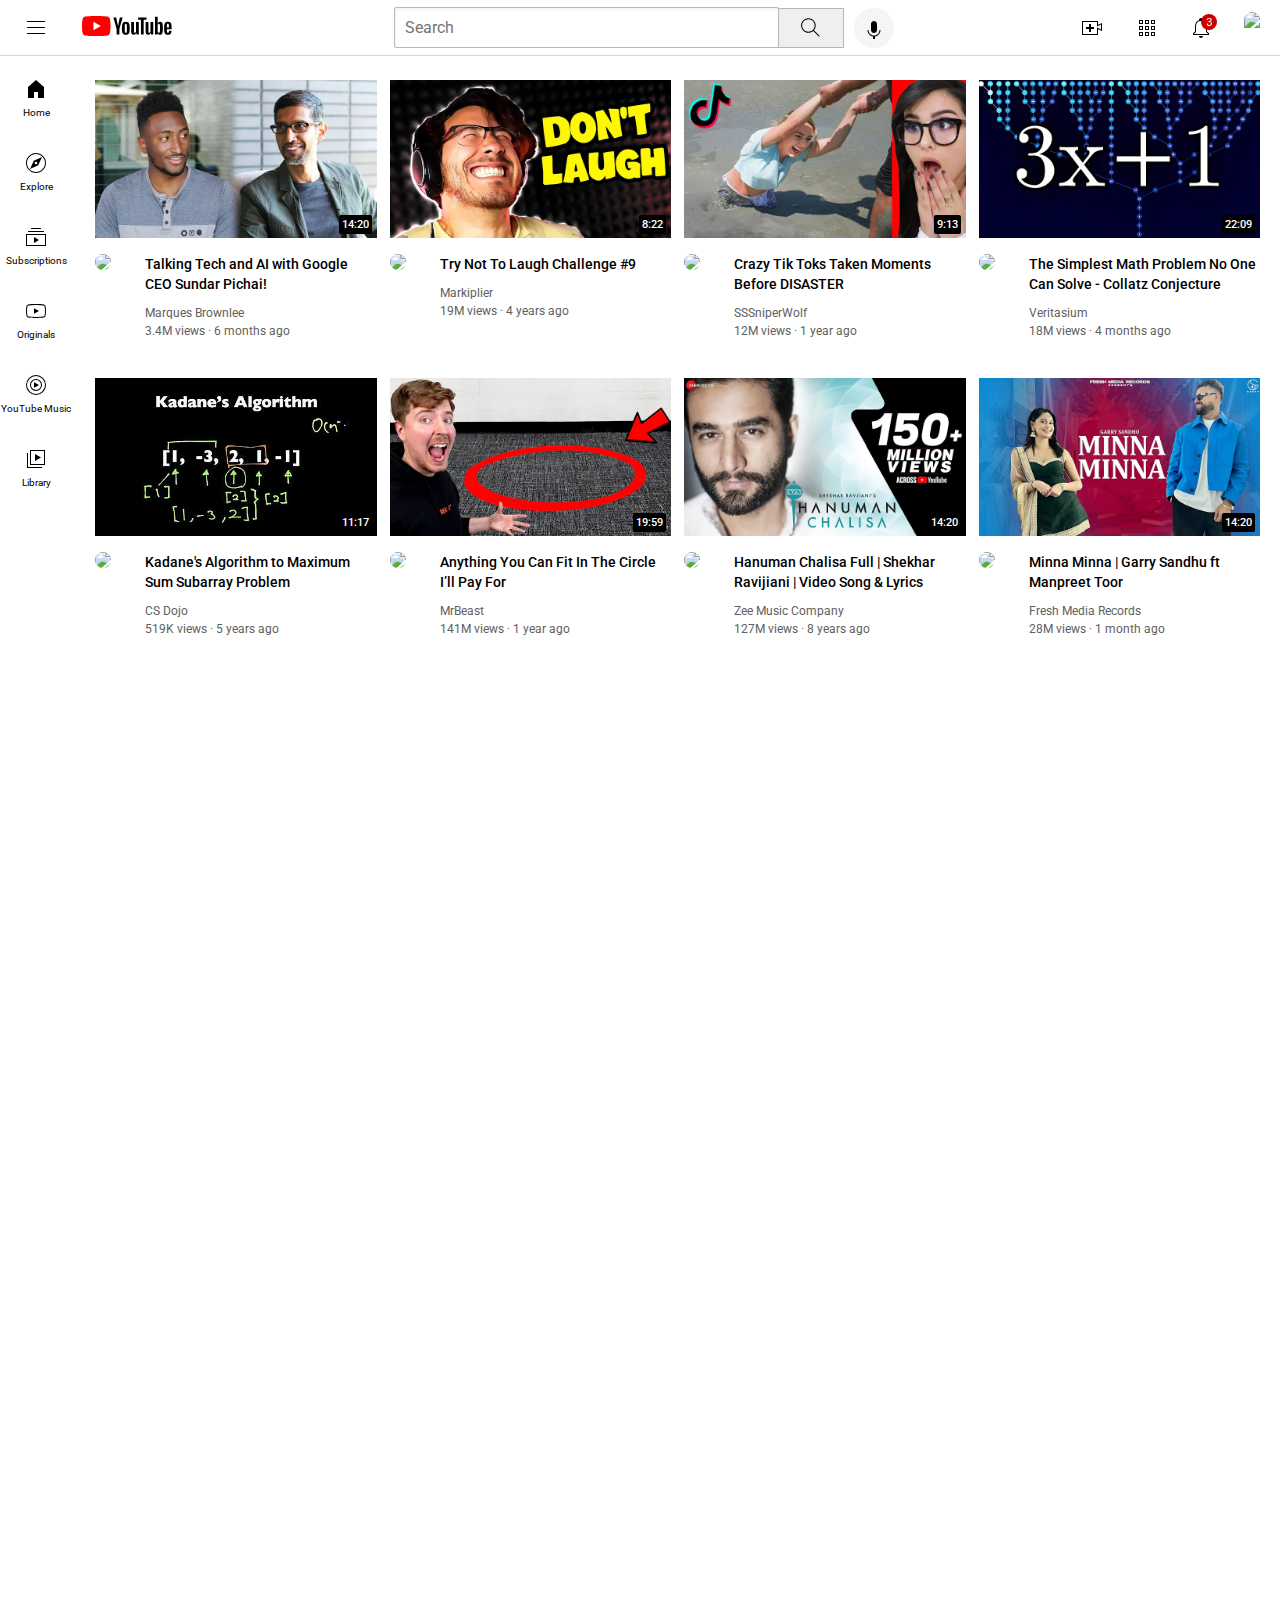
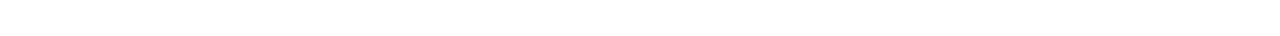
==== index.html @ db8981d1 "Rename youtube.html to index.html" ====
<!DOCTYPE html>
<html>
  <head>
    <title>YouTube.com Clone</title>
    <link rel="stylesheet" href="/styles/general.css">
    <link rel="stylesheet" href="/styles/header.css">
    <link rel="stylesheet" href="/styles/sidebar.css">
    <link rel="stylesheet" href="/styles/video.css">
    <link rel="preconnect" href="https://fonts.googleapis.com">
    <link rel="preconnect" href="https://fonts.gstatic.com" crossorigin>
    <link href="https://fonts.googleapis.com/css2?family=Roboto:wght@400;500;700&display=swap" rel="stylesheet">

   
  </head>
  <body>
    <header class="header">
      <div class="left-section">
        <img class="hammburger-menu" src="/Icons/hamburger-menu.svg">
        <img class="YTlogo" src="/Icons/youtube-logo.svg">
      </div>
      <div class="middle-section">
        <input class="search-bar" type="text" placeholder="Search">
        <button class="search-button">
          <img class="search-icon" src="/Icons/search.svg">
          <div class="tooltip">Search</div>
        </button>
        </button>
        <button class="voice-search-button">
          <img class="voice-search-icon" src="/Icons/voice-search-icon.svg">
          <div class="tooltip">Search with your voice</div>
        </button>
      </div>
      <div class="right-section">
        <div class="upload-icon-container">
          <img class="upload-icon" src="/Icons/upload.svg">
          <div class="tooltip">Create</div>
        </div >
        <div class="ytapss-icon-container">
          <img class="youtube-apps-icon" src="/Icons/youtube-apps.svg">
          <div class="tooltip">YouTube apps</div>
        </div>
        <div class="notifications-icon-container">
          <img class="notifications-icon" src="/Icons/notifications.svg">
          <div class="notifications-count">3</div>
          <div class="tooltip">Notifications</div>
        </div>
        
        <img class="current-user-picture" src="/ProfilePics/Anuj.jpg">
      </div>
    </header>
    
    <nav class="sidebar">
      <div class="sidebar-icons">
        <img class="side-icon-img" src="/Icons/home.svg">
        <div>Home</div>
      </div>
      <div class="sidebar-icons">
        <img class="side-icon-img" src="/Icons/explore.svg">
        <div>Explore</div>
      </div>
      <div class="sidebar-icons">
        <img class="side-icon-img" src="/Icons/subscriptions.svg">
        <div>Subscriptions</div>
      </div>
      <div class="sidebar-icons">
        <img class="side-icon-img" src="/Icons/originals.svg">
        <div>Originals</div>
      </div>
      <div class="sidebar-icons">
        <img class="side-icon-img" src="/Icons/youtube-music.svg">
        <div>YouTube Music</div>
      </div>
      <div class="sidebar-icons">
        <img class="side-icon-img" src="/Icons/library.svg">
        <div>Library</div>
      </div>
      
    </nav>
    <main>
      <section class="video-grid">
        <div class="video-preview">
          <div class="thumbnail-row">
            <img class="thumbnail" src="thumbnails/thumbnail-1.webp">
            <div class="video-time">14:20</div>
          </div>
          <div class="video-info-grid">
            <div class="channel-picture">
              <img class="profile-picture" src="ProfilePics/channel-1.jpeg">
            </div>
            <div class="video-info">
              <p class="video-title">
                Talking Tech and AI with Google CEO Sundar Pichai!
              </p>
              <p class="video-author">
                Marques Brownlee
              </p>
              <p class="video-stats">
                3.4M views &#183; 6 months ago
              </p>
            </div>
          </div>
        </div>
  
        <div class="video-preview">
          <div class="thumbnail-row">
            <img class="thumbnail" src="thumbnails/thumbnail-2.webp">
            <div class="video-time">8:22</div>
          </div>
          <div class="video-info-grid">
            <div class="channel-picture">
              <img class="profile-picture" src="ProfilePics/channel-2.jpeg">
            </div>
            <div class="video-info">
              <p class="video-title">
                Try Not To Laugh Challenge #9
              </p>
              <p class="video-author">
                Markiplier
              </p>
              <p class="video-stats">
                19M views &#183; 4 years ago
              </p>
            </div>
          </div>
        </div>
        <div class="video-preview">
          <div class="thumbnail-row">
            <img class="thumbnail" src="thumbnails/thumbnail-3.webp">
            <div class="video-time">9:13</div>
          </div>
          <div class="video-info-grid">
            <div class="channel-picture">
              <img class="profile-picture" src="ProfilePics/channel-3.jpeg">
            </div>
  
            <div class="video-info">
              <p class="video-title">
                Crazy Tik Toks Taken Moments Before DISASTER
              </p>
              <p class="video-author">
                SSSniperWolf
              </p>
              <p class="video-stats">
                12M views &#183; 1 year ago
              </p>
            </div>
          </div>
        </div>
  
        <div class="video-preview">
          <div class="thumbnail-row">
            <img class="thumbnail" src="thumbnails/thumbnail-4.webp">
            <div class="video-time">22:09</div>
          </div>
          <div class="video-info-grid">
            <div class="channel-picture">
              <img class="profile-picture" src="ProfilePics/channel-4.jpeg">
            </div>
            <div class="video-info">
              <p class="video-title">
                The Simplest Math Problem No One Can Solve - Collatz Conjecture
              </p>
              <p class="video-author">
                Veritasium
              </p>
              <p class="video-stats">
                18M views &#183; 4 months ago
              </p>
            </div>
          </div>
        </div>
  
        <div class="video-preview">
          <div class="thumbnail-row">
            <img class="thumbnail" src="thumbnails/thumbnail-5.webp">
            <div class="video-time">11:17</div>
          </div>
          <div class="video-info-grid">
            <div class="channel-picture">
              <img class="profile-picture" src="ProfilePics/channel-5.jpeg">
            </div>
            <div class="video-info">
              <p class="video-title">
                Kadane's Algorithm to Maximum Sum Subarray Problem
              </p>
              <p class="video-author">
                CS Dojo
              </p>
              <p class="video-stats">
                519K views &#183; 5 years ago
              </p>
            </div>
          </div>
        </div>
  
        <div class="video-preview">
          <div class="thumbnail-row">
            <img class="thumbnail" src="thumbnails/thumbnail-6.webp">
            <div class="video-time">19:59</div>
          </div>
          <div class="video-info-grid">
            <div class="channel-picture">
              <img class="profile-picture" src="ProfilePics/channel-6.jpeg">
            </div>
            <div class="video-info">
              <p class="video-title">
                Anything You Can Fit In The Circle I’ll Pay For
              </p>
              <p class="video-author">
                MrBeast
              </p>
              <p class="video-stats">
                141M views &#183; 1 year ago
              </p>
            </div>
          </div>
        </div>

        <div class="video-preview">
          <div class="thumbnail-row">
            <img class="thumbnail" src="thumbnails/thumbnail-7.webp">
            <div class="video-time">14:20</div>
          </div>
          <div class="video-info-grid">
            <div class="channel-picture">
              <img class="profile-picture" src="ProfilePics/zee.jpg">
            </div>
            <div class="video-info">
              <p class="video-title">
                Hanuman Chalisa Full | Shekhar Ravijiani | Video Song & Lyrics
              </p>
              <p class="video-author">
                Zee Music Company
              </p>
              <p class="video-stats">
                127M views &#183; 8 years ago
              </p>
            </div>
          </div>
        </div>

        <div class="video-preview">
          <div class="thumbnail-row">
            <img class="thumbnail" src="thumbnails/thumbnail-8.webp">
            <div class="video-time">14:20</div>
          </div>
          <div class="video-info-grid">
            <div class="channel-picture">
              <img class="profile-picture" src="ProfilePics/garry sandhu.jpg">
            </div>
            <div class="video-info">
              <p class="video-title">
                Minna Minna | Garry Sandhu ft Manpreet Toor 
              </p>
              <p class="video-author">
                Fresh Media Records
              </p>
              <p class="video-stats">
                28M views &#183; 1 month ago
              </p>
            </div>
          </div>
        </div>
      </section>
    </main>
  </body>
</html>
---- styles/general.css ----
p {
  font-family: Roboto, Arial;
  margin-top: 0;
  margin-bottom: 0;
}
body {
  margin: 0px;
  margin-bottom: 1000px;
  padding-top: 80px;
  padding-left: 95px;
  padding-right: 20px;
}
---- styles/header.css ----
.header {
  height: 55px;
  display: flex;
  flex-direction: row;
  justify-content: space-between;
  position: fixed;
  top: 0;
  left: 0;
  right: 0;
  z-index:1000;
  background-color: rgb(255, 255, 255);
  border-bottom-width: 1px;
  border-bottom-style: solid;
  border-bottom-color: rgb(219, 214, 214);
}

.left-section {
  display: flex;
  align-items: center;
}

.middle-section {
  display: flex;
  align-items: center;
  
  flex: 1;
  margin-left: 70px;
  margin-right: 35px;
  max-width: 500px;
}

.right-section {
  margin-right: 20px;
  width: 180px;
  display: flex;
  align-items: center;
  justify-content: space-between;
  flex-shrink: 0;
}
.hammburger-menu {
  height: 24px;
  margin-right: 24px;
  margin-left: 24px;
}
.YTlogo {
  height: 20px;
  padding-bottom: 3px;
  margin-left: 10px;
}
.search-bar {
  flex: 1;
  height: 37px;
  padding-left: 10px;
  font-size: 16px;
  border: 1px solid rgb(186, 184, 184);;
  border-radius: 2px;
  box-shadow: inset 1px 2px 3px rgba(0, 0, 0, 0.05);
  width: 0;
  margin-right: -1px;
  

}
.search-bar::placeholder {
  font-family: Roboto,Arial;
  font-size: 16px;
}
.voice-search-button {
  width: 40px;
  height: 40px;
  border: 0px;
  border-radius: 20px;
  background-color: rgb(245, 245, 245);
}
.voice-search-icon {
  height: 24px;
  margin-top: 4px;
  
}
.search-button {
  width: 66px;
  height: 40px;
  border-width: 1px;
  border-style: solid;
  border-color: rgb(184, 181, 181);
  margin-right: 10px;
}

.search-button,
.voice-search-button,
.upload-icon-container,
.ytapss-icon-container,
.notifications-icon-container {
  position: relative;
  display: flex;
  justify-content: center;
  align-items: center;
}

.search-button .tooltip,
.voice-search-button .tooltip,
.upload-icon-container .tooltip,
.ytapss-icon-container .tooltip,
.notifications-icon-container .tooltip{
  font-family: Roboto, Arial;
  position: absolute;
  background-color: gray;
  color: white;
  padding: 4px 6px;
  border-radius: 2px;
  font-size: 12px;
  bottom: -30px;
  opacity: 0;
  transition: opacity 0.15s;
  pointer-events: none;
  white-space: nowrap;
}

.search-button:hover .tooltip,
.voice-search-button:hover .tooltip,
.upload-icon-container:hover .tooltip,
.ytapss-icon-container:hover .tooltip,
.notifications-icon-container:hover .tooltip{
  opacity: 1;
}

.search-icon {
  height: 25px;
}

.upload-icon {
  height: 24px;
}

.youtube-apps-icon {
  height: 24px;
}

.notifications-icon {
  height: 24px;
  
}

.notifications-icon-container {
  position: relative;
}

.notifications-count {
  position: absolute;
  top: -2px;
  right: -4px;
  background-color: rgb(201, 0, 0);
  color: white;
  font-family: Robot,Arial;
  font-size: 11px;
  padding: 2px 5px;
  border-radius: 10px;
 border: 0px;
}

.current-user-picture {
  height: 32px;
  border-radius: 16px;
}
---- styles/sidebar.css ----
.sidebar {
  position: fixed;
  top: 55px;
  left: 0;
  bottom: 0;
  background-color: white;
  width: 72px;
  padding-top: 5px;
  z-index: 101;
}

.sidebar-icons {
  background-color: white;
  height: 74px;
  display: flex;
  flex-direction: column;
  align-items: center;
  justify-content: center;

}

.sidebar-icons:hover {
  background-color: rgb(224, 224, 224);
}

.sidebar-icons img {
  width: 24px;
  margin-bottom: 6px;
}

.sidebar-icons div {
  font-size: 10px;
  font-family: Roboto,Arial;
}
---- styles/video.css ----
.thumbnail {
  width: 100%;
}

.video-title {
  margin-top: 0;
  font-size: 14px;
  font-weight: 500;
  line-height: 20px;
  margin-bottom: 12px;
}

.video-info-grid {
  display: grid;
  grid-template-columns: 50px 1fr;
}

.profile-picture {
  width: 40px;
  border-radius: 50px;
}

.thumbnail-row {
  margin-bottom: 12px;
  position: relative;
}

.video-author,
.video-stats {
  font-size: 12px;
  color: rgb(96, 96, 96);
}

.video-author {
  margin-bottom: 4px;
}

.video-grid {
  font-family: Roboto, Arial;
  display: grid;
  grid-template-columns: 1fr 1fr 1fr;
  column-gap: 13px;
  row-gap: 40px;
}

@media (max-width: 750px) {
  .video-grid{
    grid-template-columns: 1fr 1fr;
  }
}
@media (min-width: 1000px) {
  .video-grid{
    grid-template-columns: 1fr 1fr 1fr 1fr;
  }
}

.video-time {
  background-color: black;
  color: white;
  position: absolute;
  font-size: 11px;
  padding: 3px 3px;
  bottom: 8px;
  right: 5px;
  font-weight: 500;
  border-radius: 2px;
}
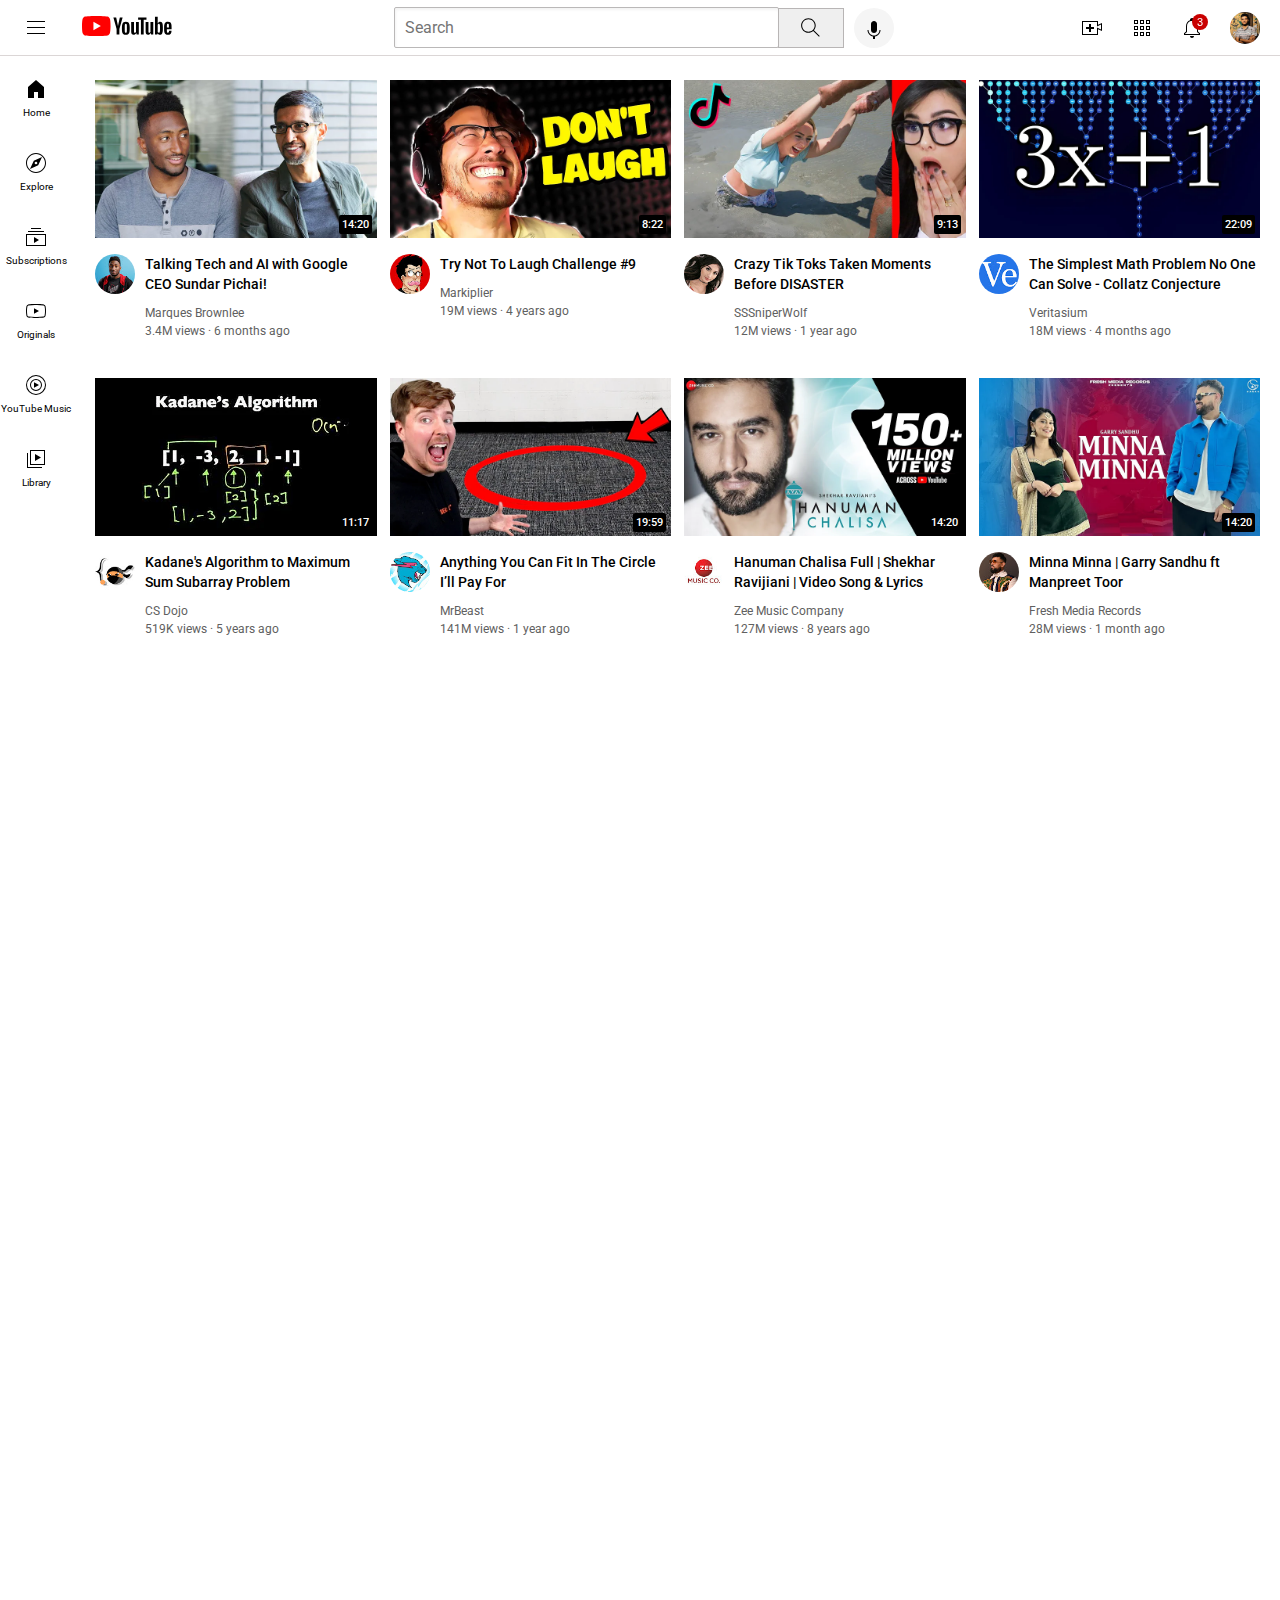
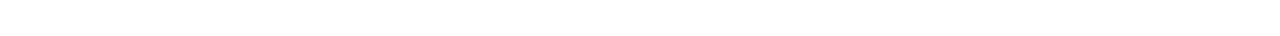
==== commit 3e1860ef: "ProfilePics to profilepics index.html" ====
--- a/index.html
+++ b/index.html
@@ -2,10 +2,10 @@
 <html>
   <head>
     <title>YouTube.com Clone</title>
-    <link rel="stylesheet" href="/styles/general.css">
-    <link rel="stylesheet" href="/styles/header.css">
-    <link rel="stylesheet" href="/styles/sidebar.css">
-    <link rel="stylesheet" href="/styles/video.css">
+    <link rel="stylesheet" href="styles/general.css">
+    <link rel="stylesheet" href="styles/header.css">
+    <link rel="stylesheet" href="styles/sidebar.css">
+    <link rel="stylesheet" href="styles/video.css">
     <link rel="preconnect" href="https://fonts.googleapis.com">
     <link rel="preconnect" href="https://fonts.gstatic.com" crossorigin>
     <link href="https://fonts.googleapis.com/css2?family=Roboto:wght@400;500;700&display=swap" rel="stylesheet">
@@ -15,63 +15,63 @@
   <body>
     <header class="header">
       <div class="left-section">
-        <img class="hammburger-menu" src="/Icons/hamburger-menu.svg">
-        <img class="YTlogo" src="/Icons/youtube-logo.svg">
+        <img class="hammburger-menu" src="Icons/hamburger-menu.svg">
+        <img class="YTlogo" src="Icons/youtube-logo.svg">
       </div>
       <div class="middle-section">
         <input class="search-bar" type="text" placeholder="Search">
         <button class="search-button">
-          <img class="search-icon" src="/Icons/search.svg">
+          <img class="search-icon" src="Icons/search.svg">
           <div class="tooltip">Search</div>
         </button>
         </button>
         <button class="voice-search-button">
-          <img class="voice-search-icon" src="/Icons/voice-search-icon.svg">
+          <img class="voice-search-icon" src="Icons/voice-search-icon.svg">
           <div class="tooltip">Search with your voice</div>
         </button>
       </div>
       <div class="right-section">
         <div class="upload-icon-container">
-          <img class="upload-icon" src="/Icons/upload.svg">
+          <img class="upload-icon" src="Icons/upload.svg">
           <div class="tooltip">Create</div>
         </div >
         <div class="ytapss-icon-container">
-          <img class="youtube-apps-icon" src="/Icons/youtube-apps.svg">
+          <img class="youtube-apps-icon" src="Icons/youtube-apps.svg">
           <div class="tooltip">YouTube apps</div>
         </div>
         <div class="notifications-icon-container">
-          <img class="notifications-icon" src="/Icons/notifications.svg">
+          <img class="notifications-icon" src="Icons/notifications.svg">
           <div class="notifications-count">3</div>
           <div class="tooltip">Notifications</div>
         </div>
         
-        <img class="current-user-picture" src="/ProfilePics/Anuj.jpg">
+        <img class="current-user-picture" src="profilepics/Anuj.jpg">
       </div>
     </header>
     
     <nav class="sidebar">
       <div class="sidebar-icons">
-        <img class="side-icon-img" src="/Icons/home.svg">
+        <img class="side-icon-img" src="Icons/home.svg">
         <div>Home</div>
       </div>
       <div class="sidebar-icons">
-        <img class="side-icon-img" src="/Icons/explore.svg">
+        <img class="side-icon-img" src="Icons/explore.svg">
         <div>Explore</div>
       </div>
       <div class="sidebar-icons">
-        <img class="side-icon-img" src="/Icons/subscriptions.svg">
+        <img class="side-icon-img" src="Icons/subscriptions.svg">
         <div>Subscriptions</div>
       </div>
       <div class="sidebar-icons">
-        <img class="side-icon-img" src="/Icons/originals.svg">
+        <img class="side-icon-img" src="Icons/originals.svg">
         <div>Originals</div>
       </div>
       <div class="sidebar-icons">
-        <img class="side-icon-img" src="/Icons/youtube-music.svg">
+        <img class="side-icon-img" src="Icons/youtube-music.svg">
         <div>YouTube Music</div>
       </div>
       <div class="sidebar-icons">
-        <img class="side-icon-img" src="/Icons/library.svg">
+        <img class="side-icon-img" src="Icons/library.svg">
         <div>Library</div>
       </div>
       
@@ -85,7 +85,7 @@
           </div>
           <div class="video-info-grid">
             <div class="channel-picture">
-              <img class="profile-picture" src="ProfilePics/channel-1.jpeg">
+              <img class="profile-picture" src="profilepics/channel-1.jpeg">
             </div>
             <div class="video-info">
               <p class="video-title">
@@ -108,7 +108,7 @@
           </div>
           <div class="video-info-grid">
             <div class="channel-picture">
-              <img class="profile-picture" src="ProfilePics/channel-2.jpeg">
+              <img class="profile-picture" src="profilepics/channel-2.jpeg">
             </div>
             <div class="video-info">
               <p class="video-title">
@@ -130,7 +130,7 @@
           </div>
           <div class="video-info-grid">
             <div class="channel-picture">
-              <img class="profile-picture" src="ProfilePics/channel-3.jpeg">
+              <img class="profile-picture" src="profilepics/channel-3.jpeg">
             </div>
   
             <div class="video-info">
@@ -154,7 +154,7 @@
           </div>
           <div class="video-info-grid">
             <div class="channel-picture">
-              <img class="profile-picture" src="ProfilePics/channel-4.jpeg">
+              <img class="profile-picture" src="profilepics/channel-4.jpeg">
             </div>
             <div class="video-info">
               <p class="video-title">
@@ -177,7 +177,7 @@
           </div>
           <div class="video-info-grid">
             <div class="channel-picture">
-              <img class="profile-picture" src="ProfilePics/channel-5.jpeg">
+              <img class="profile-picture" src="profilepics/channel-5.jpeg">
             </div>
             <div class="video-info">
               <p class="video-title">
@@ -200,7 +200,7 @@
           </div>
           <div class="video-info-grid">
             <div class="channel-picture">
-              <img class="profile-picture" src="ProfilePics/channel-6.jpeg">
+              <img class="profile-picture" src="profilepics/channel-6.jpeg">
             </div>
             <div class="video-info">
               <p class="video-title">
@@ -223,7 +223,7 @@
           </div>
           <div class="video-info-grid">
             <div class="channel-picture">
-              <img class="profile-picture" src="ProfilePics/zee.jpg">
+              <img class="profile-picture" src="profilepics/zee.jpg">
             </div>
             <div class="video-info">
               <p class="video-title">
@@ -246,7 +246,7 @@
           </div>
           <div class="video-info-grid">
             <div class="channel-picture">
-              <img class="profile-picture" src="ProfilePics/garry sandhu.jpg">
+              <img class="profile-picture" src="profilepics/garry sandhu.jpg">
             </div>
             <div class="video-info">
               <p class="video-title">
